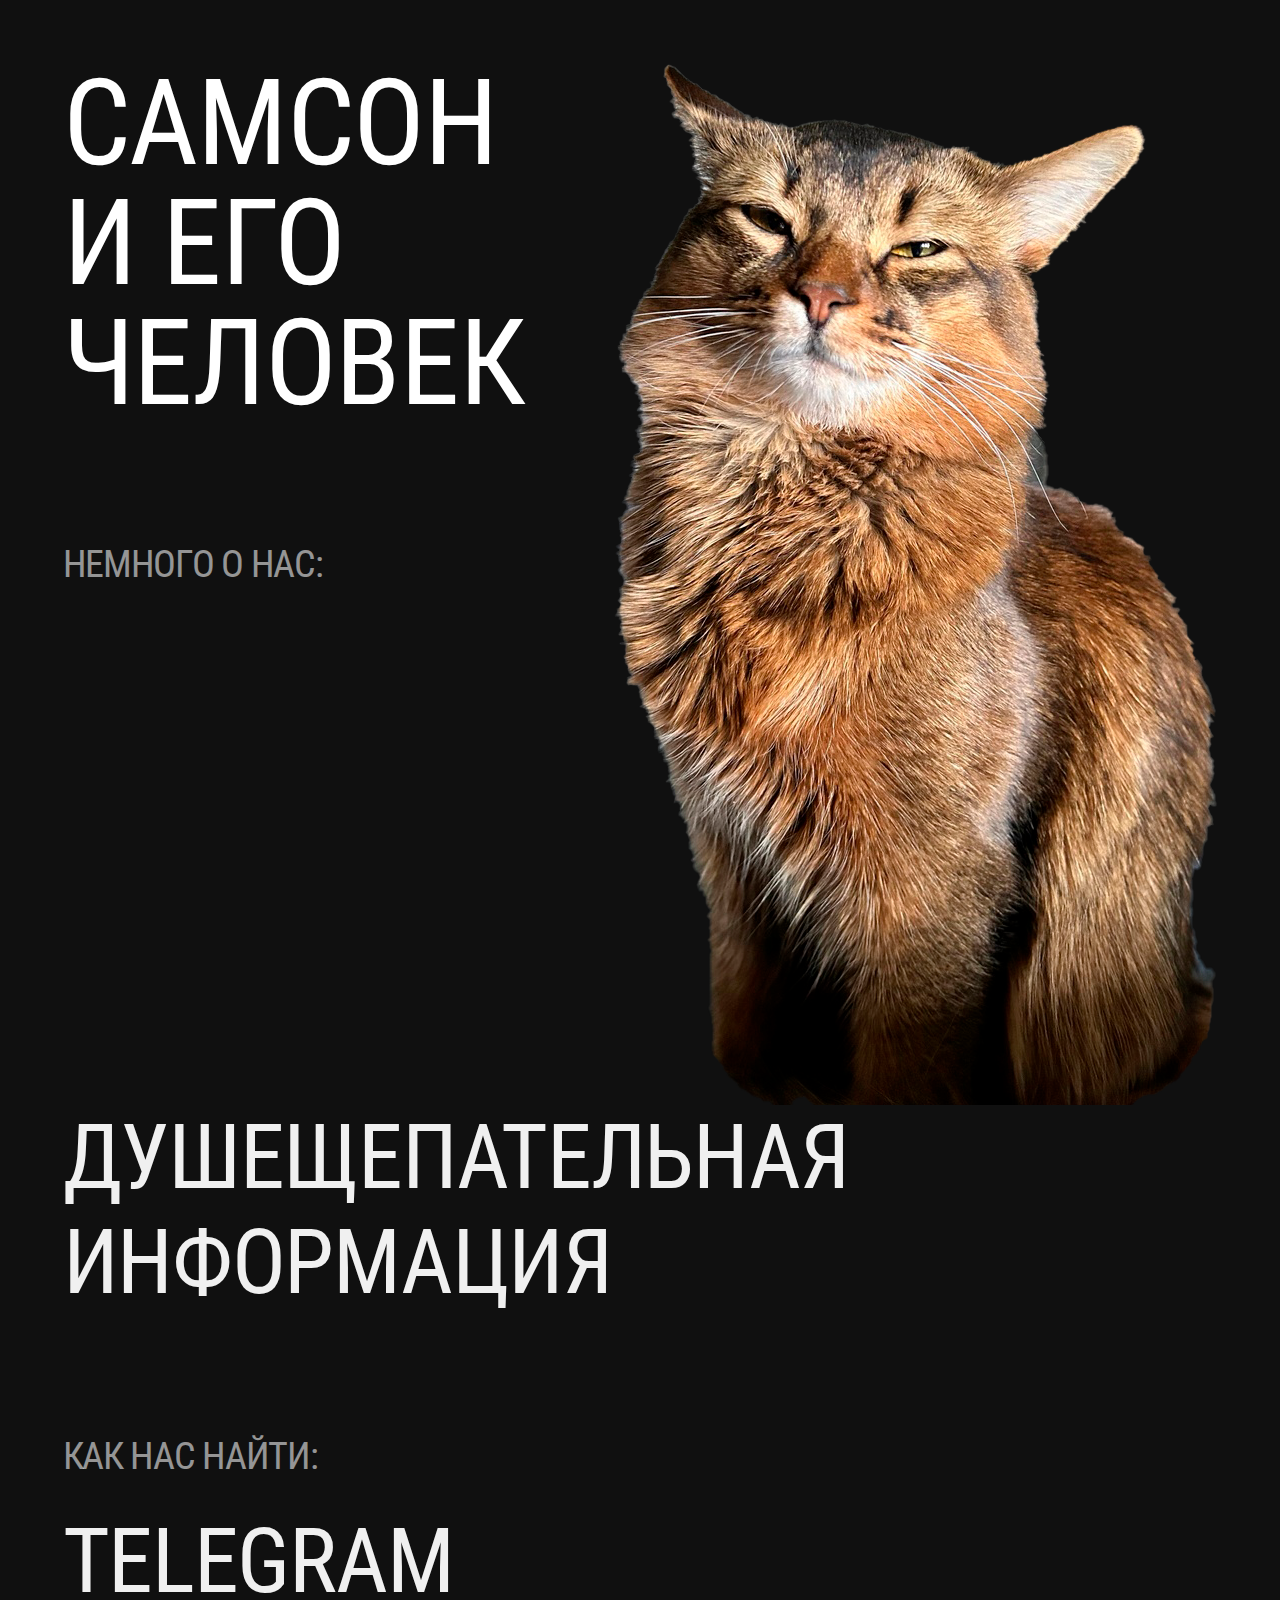
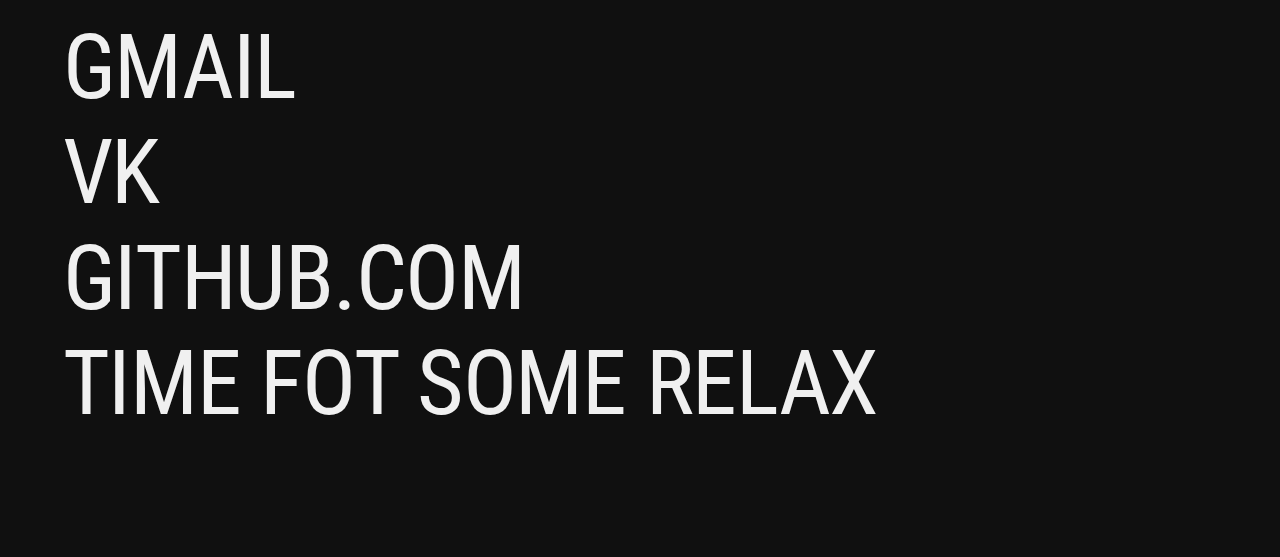
==== index.html @ 5d95aedf "Add files via upload" ====
<!DOCTYPE html>
<html lang="en">
  <head>
    <meta charset="UTF-8" />
   
    <meta name="viewport" content="width=device-width, initial-scale=1" />

    
    <title>QA Самсон</title>
    <link rel="icon" href="./samson.png" type="image/x-icon" sizes="any" />
    <link rel="stylesheet" href="./normalize.css" />
    <link rel="stylesheet" href="./style.css" />
  </head>







  <body>

    <div class="name">Самсон <img src="samson.png" align=right> </div>
    <div class="name">и его</div>
    <div class="name">человек</div>
    




    <div class="block">
      <div class="block-title">Немного о нас:</div>
      <div class="block-entries">
        <div class="entry">
          <a href="index1.html" target="_blank"> Душещепательная информация</a>
        </div>
        
      </div>
    </div>

    <div class="block">
      <div class="block-title">Как нас найти:</div>
      <div class="entry">
        <a href="http://t.me/sammain" target="_blank"> telegram </a>
      </div>
      <div class="entry">
        <a
          href="https://brekhovsemyon@gmail.com"> Gmail  </a>
      </div>
      <div class="entry">
        <a href="https://vk.com/okymyra_rin">Vk</a>
      </div>
      <div class="entry">
        <a href="https://github.com/SemenBrekhovQA" target="_blank"> Github.com </a>
      </div>
      <div class="entry">
        <a
          href="https://dn.ht/picklecat/">Time fot some relax</a>
      </div>
      
    </div>



  
  </body>
</html>
---- style.css ----
/*
  Загружаем шрифт Roboto
*/


@import url("https://fonts.googleapis.com/css2?family=Roboto+Condensed:wght@400&display=swap");

/*
  Простейший reset - удостоверимся, что у всех элементов нулевые
  отступы и границы элементов считаются вместе со всеми отступами (box-sizing)

  https://learn.javascript.ru/box-sizing

  Здесь же пропишем свойство, которое преобразует регистр текста в верхний
  для всех элементов
*/
* {
  margin: 0;
  padding: 0;
  box-sizing: border-box;
  text-transform: uppercase;
}

/*
  В CSS можно делать переменные., нпапример задать для text-color значение #f0f0f0, а потом ниже 
  использовать, например color: var(--text-color);

  Разместим наши несколько css-переменных в псевдо-классе :root
  css-переменные можно размещать по факту в любом элементе, в зависимости от того,
  какая специфичность нам нужна. Так как в этом проекте мы обходимся только переменными цвета, которые 
  распространяются на весь документ - размещаем их в самом корне, :root всегда является самым
  верхним элементом дерева

  https://css-tricks.com/almanac/selectors/r/root/
*/

:root {
  --text-color: #f0f0f0;
  --gray-color: rgba(240, 240, 240, 0.6);
  --background-color: #101010;
}

html {
  cursor: url("./cursor.png") 10 15, auto;
}

body {
  padding: 10vw 3.333vw;
  padding-bottom: 13.333vw;
  font-family: "Roboto Condensed", sans-serif;
  font-weight: 400;
  letter-spacing: -0.1vw;
  background-color: var(--background-color);
  color: white;

  /* 
  Меняем стандартный курсор на милого котика, а так как котик у нас круглый,
  а стрелка мыши срабатывает самым верхним углом (там её хотспот), а с котиком это 
  неудобно - перенесём хотспот на его нос - просто сместим top-left хотспота в пикселях
  в центр мордочки
  
  https://developer.mozilla.org/en-US/docs/Web/CSS/cursor
  */
}

/*
Вёрстка в проекте mobile-first - сперва мы указываем все размеры и свойства для 
мобильного отображения (viewport), потом с помощью медиа-query ниже меняем их на 
больших экранах

https://developer.mozilla.org/ru/docs/Web/CSS/@media
*/
.name {
  font-size: 12.778vw;
  line-height: 100%;
}


.block {
  margin-top: 13.333vw;
}

.block-title {
  color: rgba(240, 240, 240, 0.6);
  line-height: 5.208vw;
  font-size: 4.444vw;
  margin-bottom: 3.333vw;
}

.entry {
  line-height: 7.814vw;
  font-size: 6.667vw;
  margin-bottom: 1.667vw;
}

a {
  text-decoration: none;
  color: var(--text-color);
  /*
  Поменяем курсор на котика из Шрека при наведении на ссылку
  Важно сделать это здесь, а не в псевдо-классе :hover
  Иначе при наведении на ссылку могут быть крохотные моменты,
  когда курсор сбрасывается к дефолтной "руке"
  */
  cursor: url("./qa.png") 100 115, auto;
}

a:hover {
  color: var(--gray-color);
}

/* 
Медиа query для планшетов, срабатывает, когда минимальный размер окна достигает 1024px
*/

@media screen and (min-width: 1024px) {
  body {
    padding: 4.883vw;
    padding-bottom: 9.375vw;
  }

  .name {
    font-size: 9.375vw;
  }

  .block {
    margin-top: 9.375vw;
  }

  .block-title {
    line-height: 3.434vw;
    font-size: 2.93vw;
    margin-bottom: 2.344vw;
  }

  .entry {
    line-height: 8.24vw;
    font-size: 7.031vw;
    margin-bottom: 0;
  }
}

/* Медиа query для десктопов, срабатывает при достижении 1440px  */

@media screen and (min-width: 1440px) {
  body {
    padding: 3.472vw;
    padding-bottom: 8.333vw;
  }

  .name {
    font-size: 10vw;
    margin-bottom: 1.667vw;
  }

  .block {
    margin-top: 8.333vw;
  }

  .block-title {
    line-height: 3.906vw;
    font-size: 3.333vw;
    margin-bottom: 2.5vw;
  }

  .entry {
    line-height: 7.813vw;
    font-size: 6.667vw;
  }
}
.photo {
  border-radius: 1000px;
  /* Радиус скругления */
  border: 300px solid transparent;
  /* Параметры рамки */
  box-shadow: 0 4px 15px 0px rgba(0, 0, 0, 0.52);
  object-fit: cover;
}

  /* Эффект наведения на картинку */
.photo:hover {
  border: 3px solid #FFD700;
}
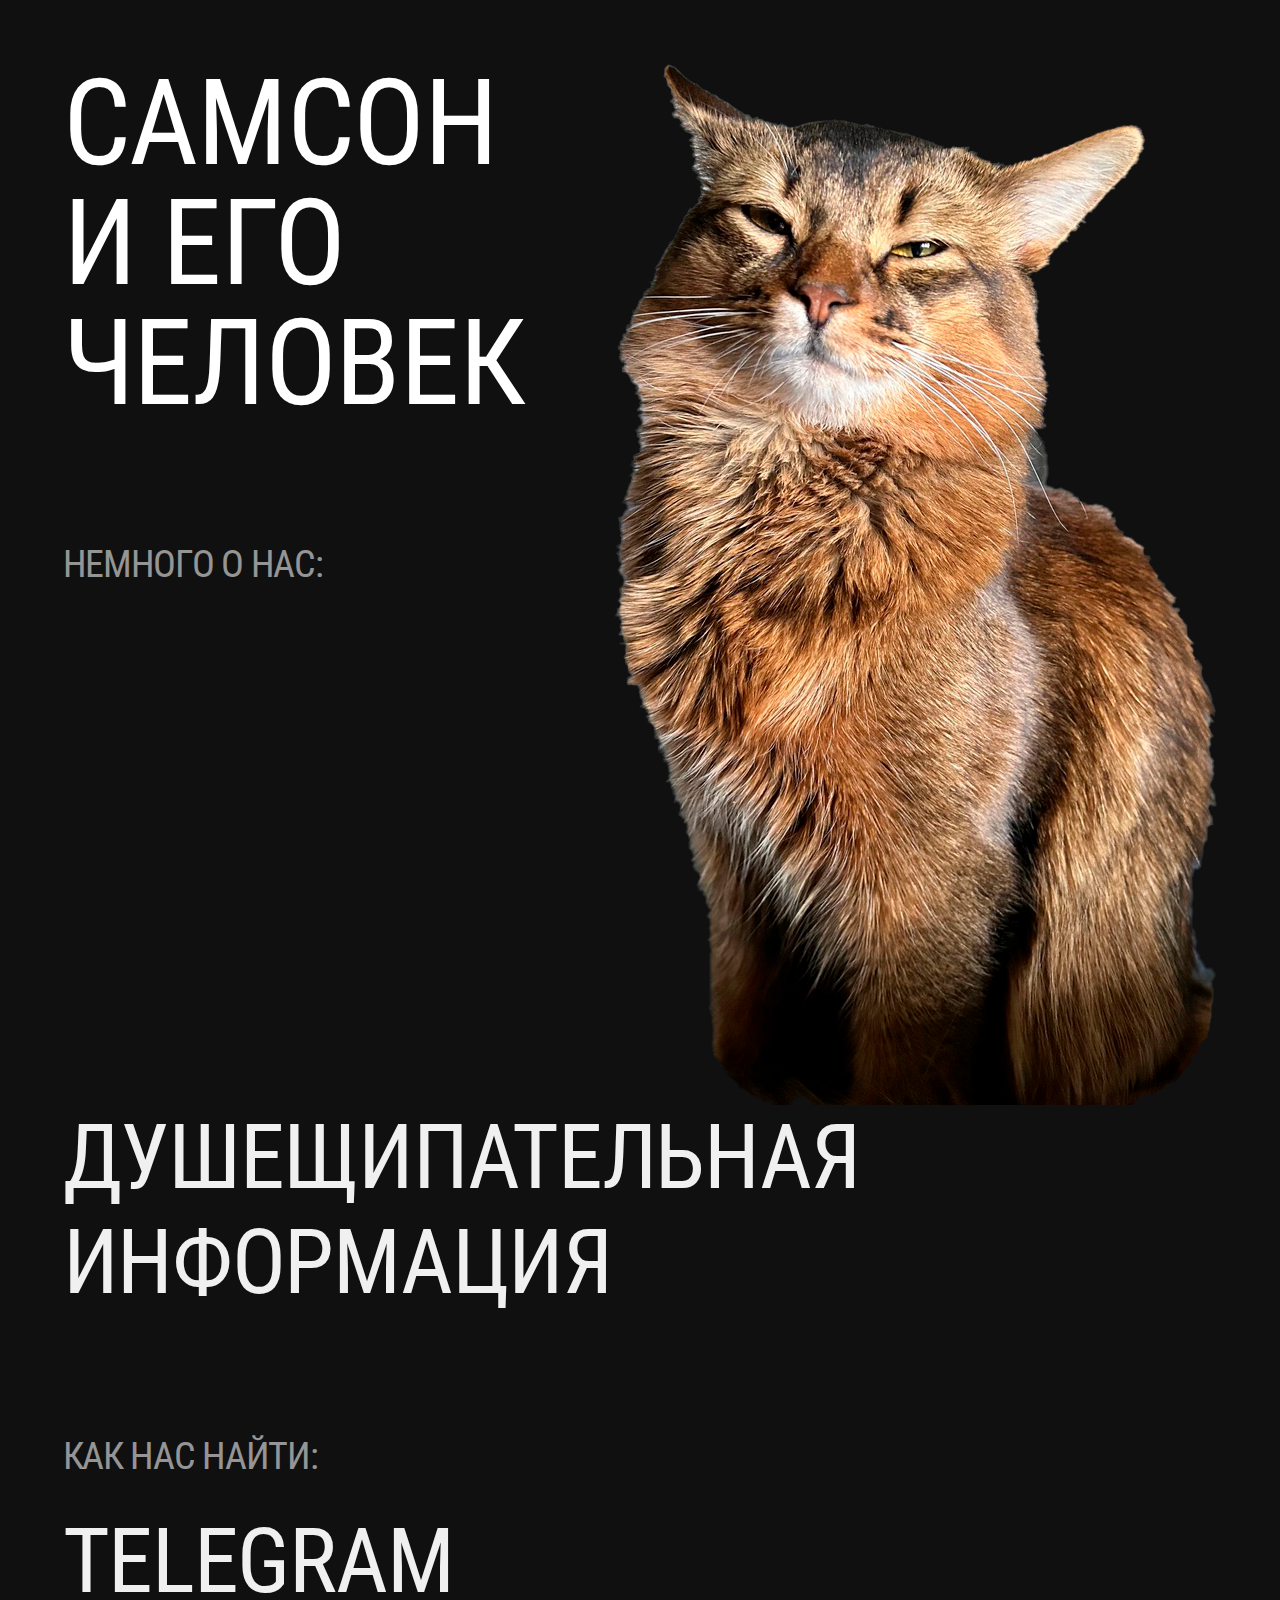
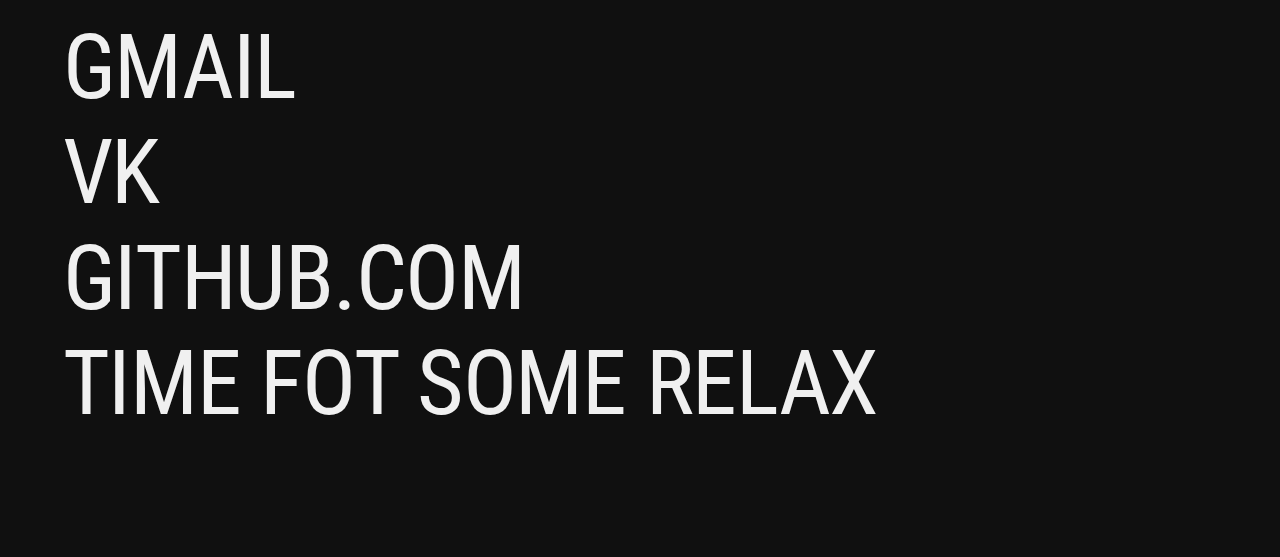
==== commit 444c8b27: "Add files via upload" ====
--- a/index.html
+++ b/index.html
@@ -32,7 +32,7 @@
       <div class="block-title">Немного о нас:</div>
       <div class="block-entries">
         <div class="entry">
-          <a href="index1.html" target="_blank"> Душещепательная информация</a>
+          <a href="index1.html" target="_blank"> Душещипательная информация</a>
         </div>
         
       </div>
